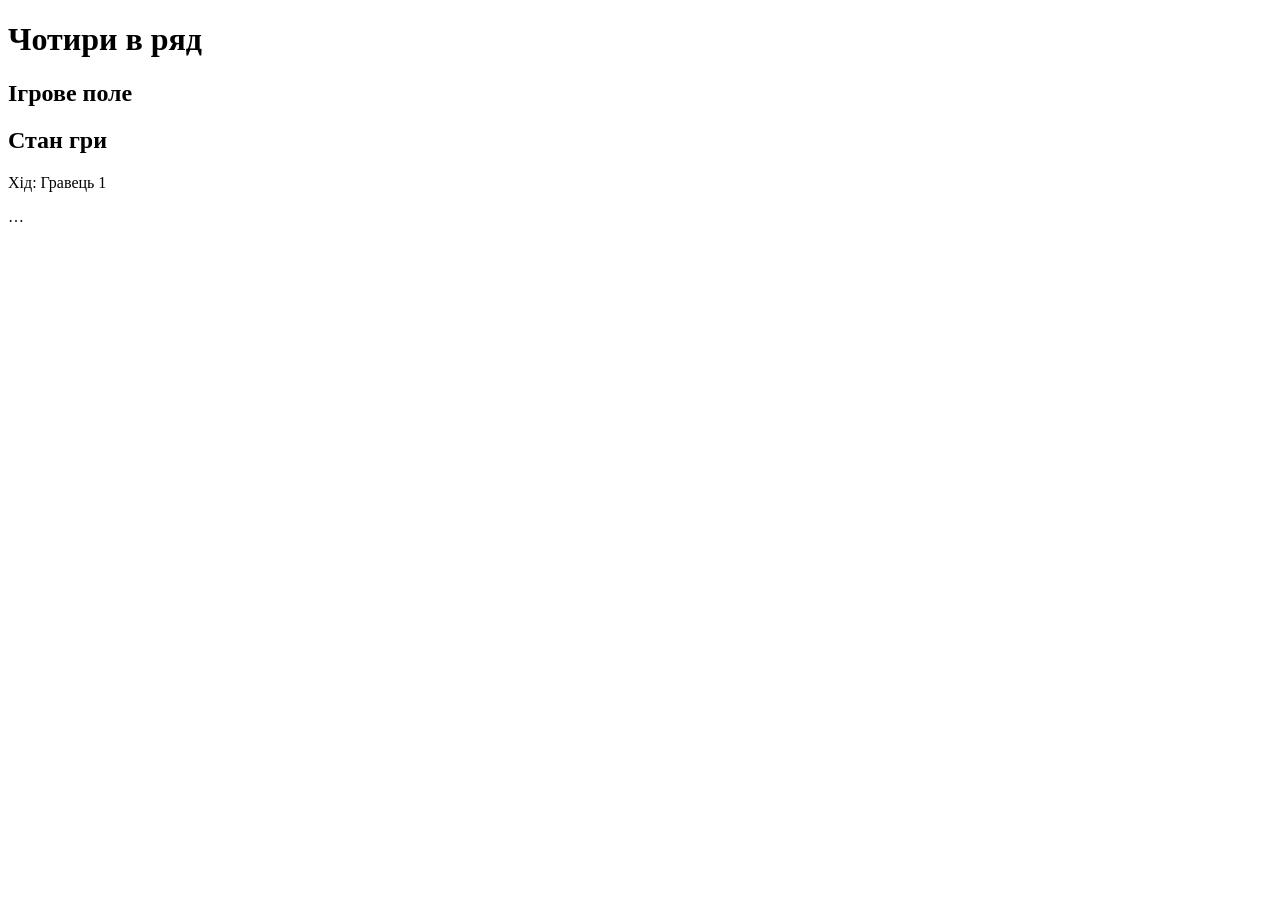
==== index.html @ eb4818cc "Виправила  семантичну структуру" ====
<!doctype html>
<html lang="uk">
    <head>
        <meta charset="utf-8">
        <title>Чотири в ряд</title>
        <meta name="description" content="Гра для двох гравців у браузері">
    </head>
    <body>
        <header>
            <h1>Чотири в ряд</h1>
        </header>
    
        <main>
            <section aria-labelledby="board-title">
                <h2 id="board-title">Ігрове поле</h2>
                <div class="board" id="board"></div>
            </section>
    
            <section aria-labelledby="panel-title">
                <h2 id="panel-title">Стан гри</h2>
                <p id="status">Хід: Гравець 1</p>
            </section>
        </main>
    
        <footer>…</footer>
    </body>
</html>
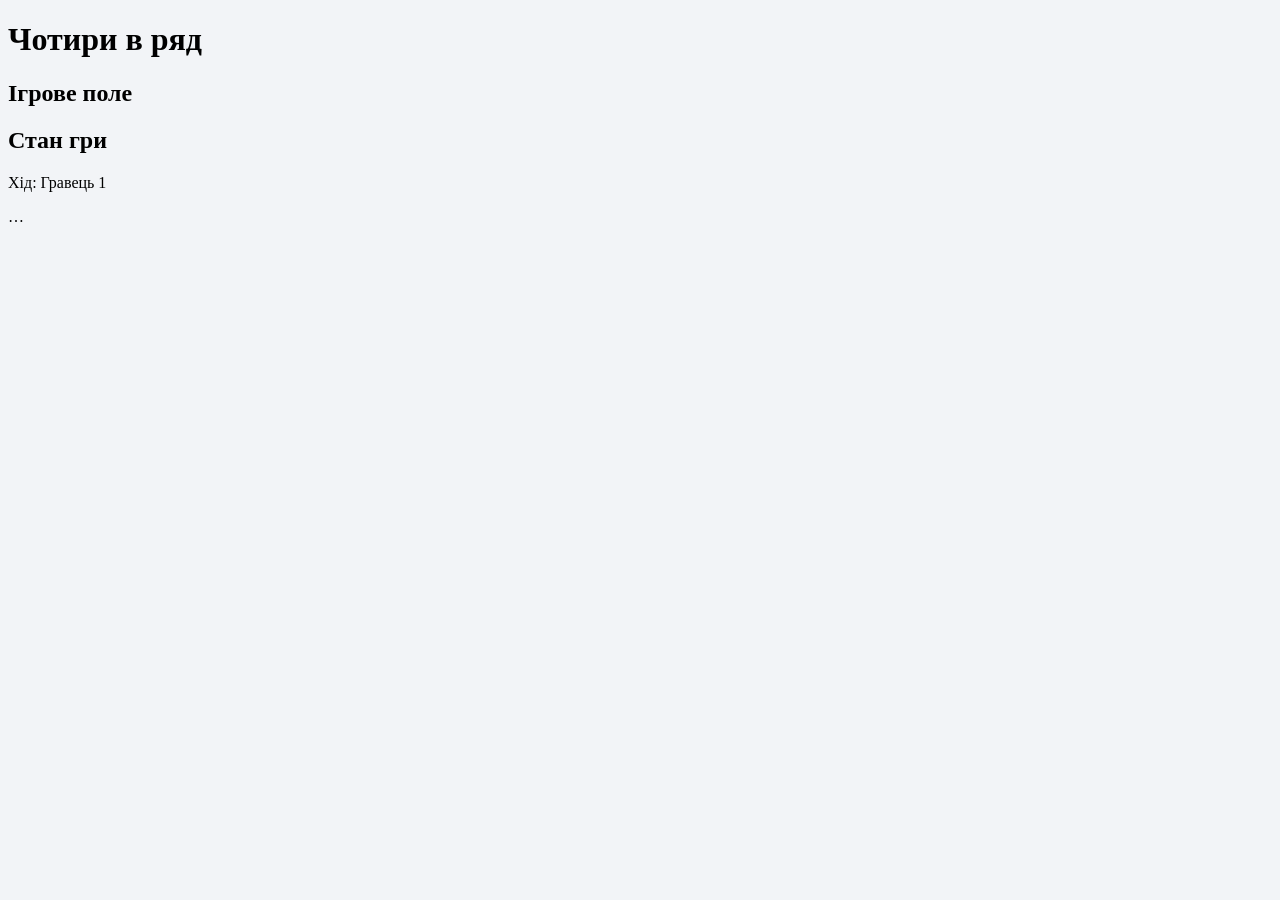
==== commit 186bd14d: "підключила файл стилів" ====
--- a/index.html
+++ b/index.html
@@ -4,6 +4,7 @@
         <meta charset="utf-8">
         <title>Чотири в ряд</title>
         <meta name="description" content="Гра для двох гравців у браузері">
+        <link rel="stylesheet" href="style.css">
     </head>
     <body>
         <header>
--- a/style.css
+++ b/style.css
@@ -0,0 +1,13 @@
+:root {
+    --paper: #f2f4f7;   /* тло сторінки */
+    --board: #33507d;   /* тло дошки */
+    --hole:  #f2f4f7;   /* порожня клітинка */
+    --disc-1: #c8324a;  /* фішка першого гравця */
+    --disc-2: #e0a32e;  /* фішка другого */
+    --gap: 6px;
+}
+ 
+body {
+    background-color: var(--paper);
+}
+
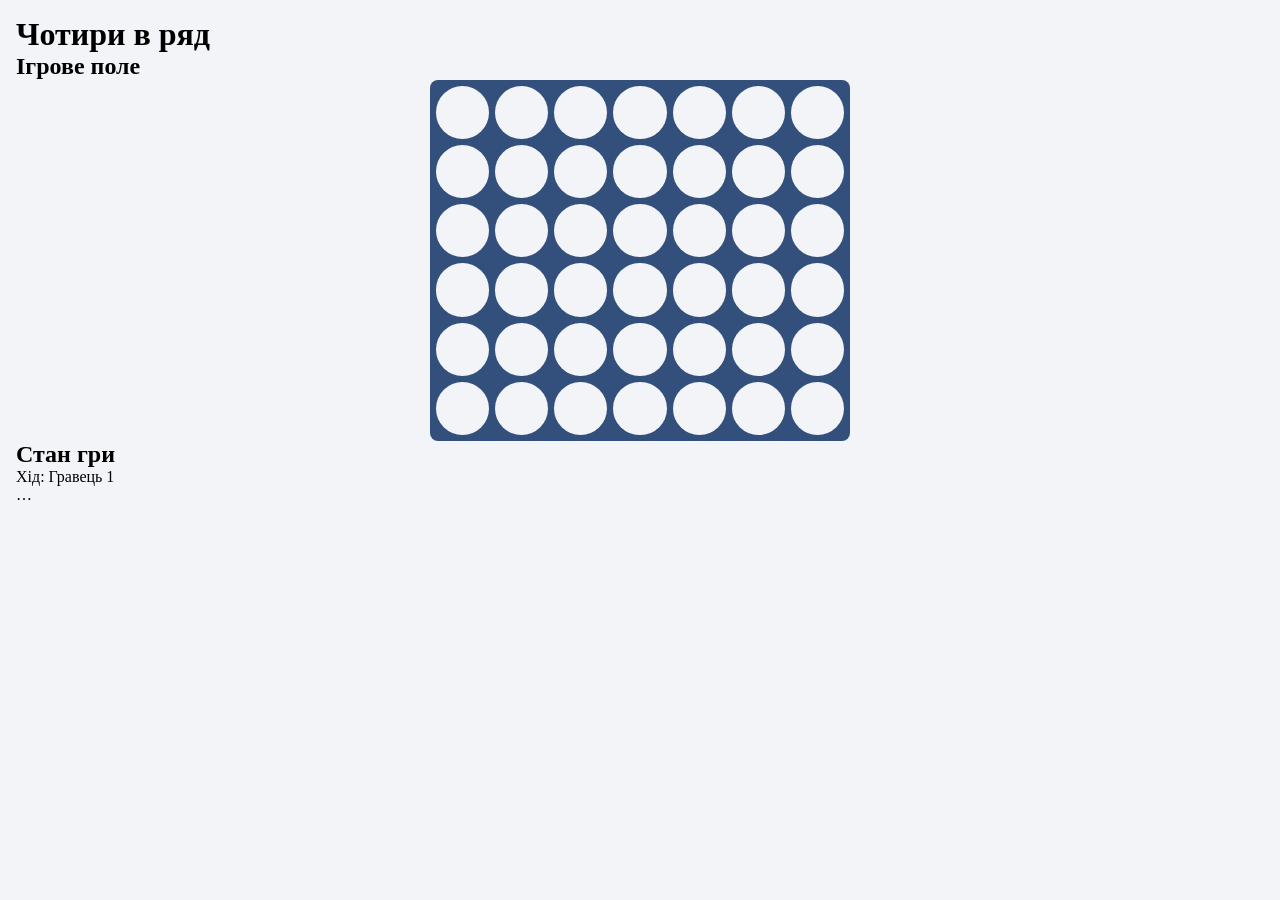
==== commit 3f4f89b4: "Зробила сітку" ====
--- a/index.html
+++ b/index.html
@@ -14,7 +14,50 @@
         <main>
             <section aria-labelledby="board-title">
                 <h2 id="board-title">Ігрове поле</h2>
-                <div class="board" id="board"></div>
+                <div class="board" id="board">
+                    <div class="cell"></div>
+                    <div class="cell"></div>
+                    <div class="cell"></div>
+                    <div class="cell"></div>
+                    <div class="cell"></div>
+                    <div class="cell"></div>
+                    <div class="cell"></div>
+                    <div class="cell"></div>
+                    <div class="cell"></div>
+                    <div class="cell"></div>
+                    <div class="cell"></div>
+                    <div class="cell"></div>
+                    <div class="cell"></div>
+                    <div class="cell"></div>
+                    <div class="cell"></div>
+                    <div class="cell"></div>
+                    <div class="cell"></div>
+                    <div class="cell"></div>
+                    <div class="cell"></div>
+                    <div class="cell"></div>
+                    <div class="cell"></div>
+                    <div class="cell"></div>
+                    <div class="cell"></div>
+                    <div class="cell"></div>
+                    <div class="cell"></div>
+                    <div class="cell"></div>
+                    <div class="cell"></div>
+                    <div class="cell"></div>
+                    <div class="cell"></div>
+                    <div class="cell"></div>
+                    <div class="cell"></div>
+                    <div class="cell"></div>
+                    <div class="cell"></div>
+                    <div class="cell"></div>
+                    <div class="cell"></div>
+                    <div class="cell"></div>
+                    <div class="cell"></div>
+                    <div class="cell"></div>
+                    <div class="cell"></div>
+                    <div class="cell"></div>
+                    <div class="cell"></div>
+                    <div class="cell"></div>
+                </div>
             </section>
     
             <section aria-labelledby="panel-title">
--- a/style.css
+++ b/style.css
@@ -1,4 +1,13 @@
+*,
+*::before,
+*::after {
+    box-sizing: border-box;
+    margin: 0;
+    padding: 0;
+}
+
 :root {
+    --cols: 7;          /* кількість колонок на дошці */
     --paper: #f2f4f7;   /* тло сторінки */
     --board: #33507d;   /* тло дошки */
     --hole:  #f2f4f7;   /* порожня клітинка */
@@ -9,5 +18,24 @@
  
 body {
     background-color: var(--paper);
+    padding: 16px; /* відступи від країв екрана */
 }
 
+.board {
+    display: grid;
+    grid-template-columns: repeat(var(--cols, 7), 1fr);
+    gap: var(--gap);
+    padding: var(--gap);
+    background: var(--board);
+    /* не ширше 420px, але й не ширше 88% екрана */
+    width: min(420px, 88vw);
+    box-sizing: border-box; /* враховуємо паддінги у ширину */
+    border-radius: 8px;
+    margin: 0 auto;
+}
+ 
+.cell {
+    aspect-ratio: 1;
+    border-radius: 50%;
+    background: var(--hole);
+}
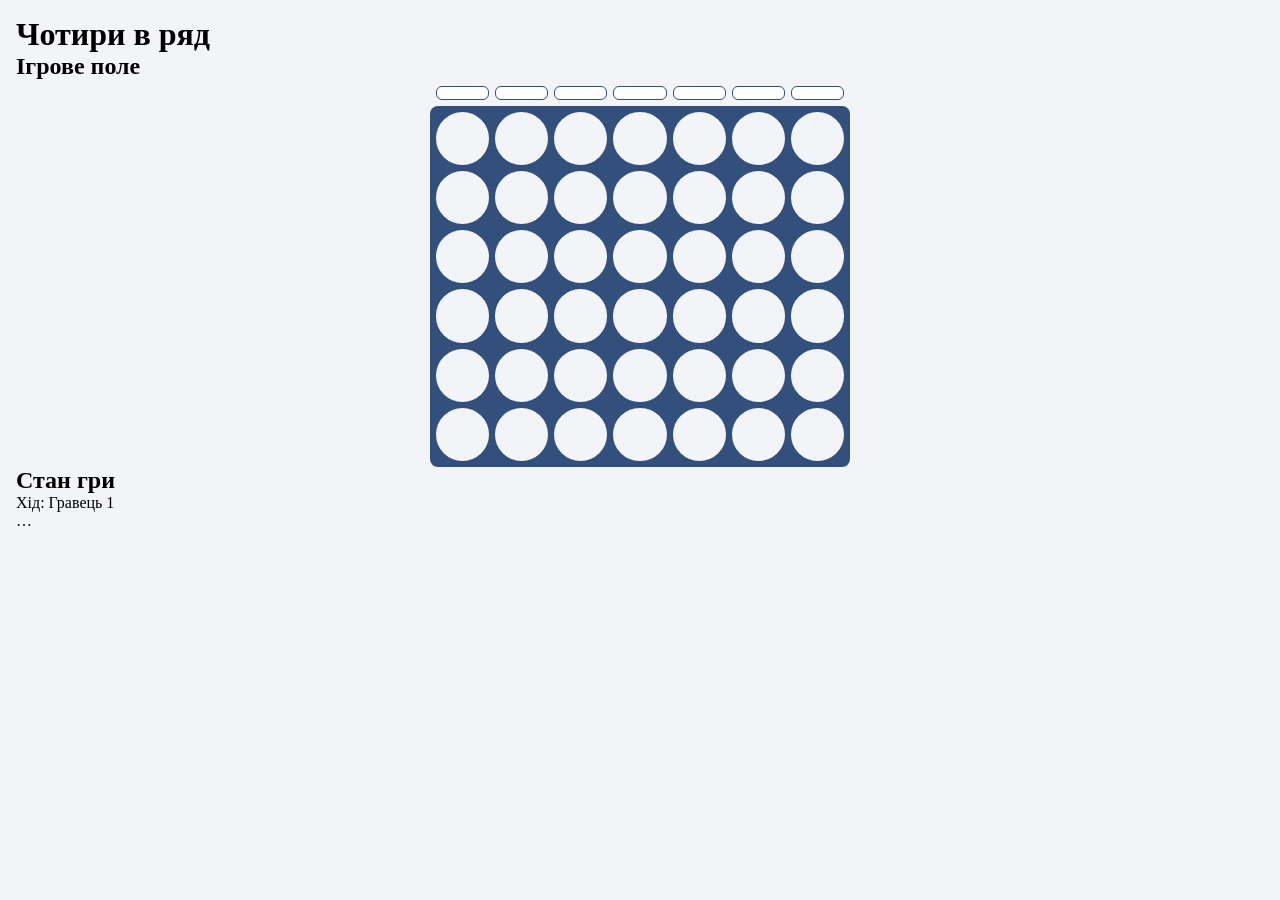
==== commit a2af798c: "Етап 3.1" ====
--- a/index.html
+++ b/index.html
@@ -14,6 +14,15 @@
         <main>
             <section aria-labelledby="board-title">
                 <h2 id="board-title">Ігрове поле</h2>
+                <div class="controls">
+                    <button class="col-btn" type="button" aria-label="Скинути фішку 1"></button>
+                    <button class="col-btn" type="button" aria-label="Скинути фішку 2"></button>
+                    <button class="col-btn" type="button" aria-label="Скинути фішку 3"></button>
+                    <button class="col-btn" type="button" aria-label="Скинути фішку 4"></button>
+                    <button class="col-btn" type="button" aria-label="Скинути фішку 5"></button>
+                    <button class="col-btn" type="button" aria-label="Скинути фішку 6"></button>
+                    <button class="col-btn" type="button" aria-label="Скинути фішку 7"></button>
+                </div>
                 <div class="board" id="board">
                     <div class="cell"></div>
                     <div class="cell"></div>
--- a/style.css
+++ b/style.css
@@ -38,4 +38,30 @@
     aspect-ratio: 1;
     border-radius: 50%;
     background: var(--hole);
+}
+
+.controls {
+    display: grid;
+    grid-template-columns: repeat(var(--cols, 7), 1fr);
+    gap: var(--gap);
+    width: min(420px, 88vw);
+    box-sizing: border-box;
+    padding: var(--gap); /* ТОЧНО ТАКИЙ ЖЕ ПАДДІНГ, ЯК У ДОШКИ! */
+    margin: 0 auto;
+}
+
+.col-btn {
+    padding: 6px 0;
+    background-color: #ffffff;
+    color: var(--board);
+    border: 1.5px solid var(--board);
+    border-radius: 6px;
+    font-size: 14px;
+    font-weight: bold;
+    cursor: pointer;
+    transition: background-color 0.2s ease;
+}
+
+.col-btn:hover {
+  background-color: #76c1ff;
 }
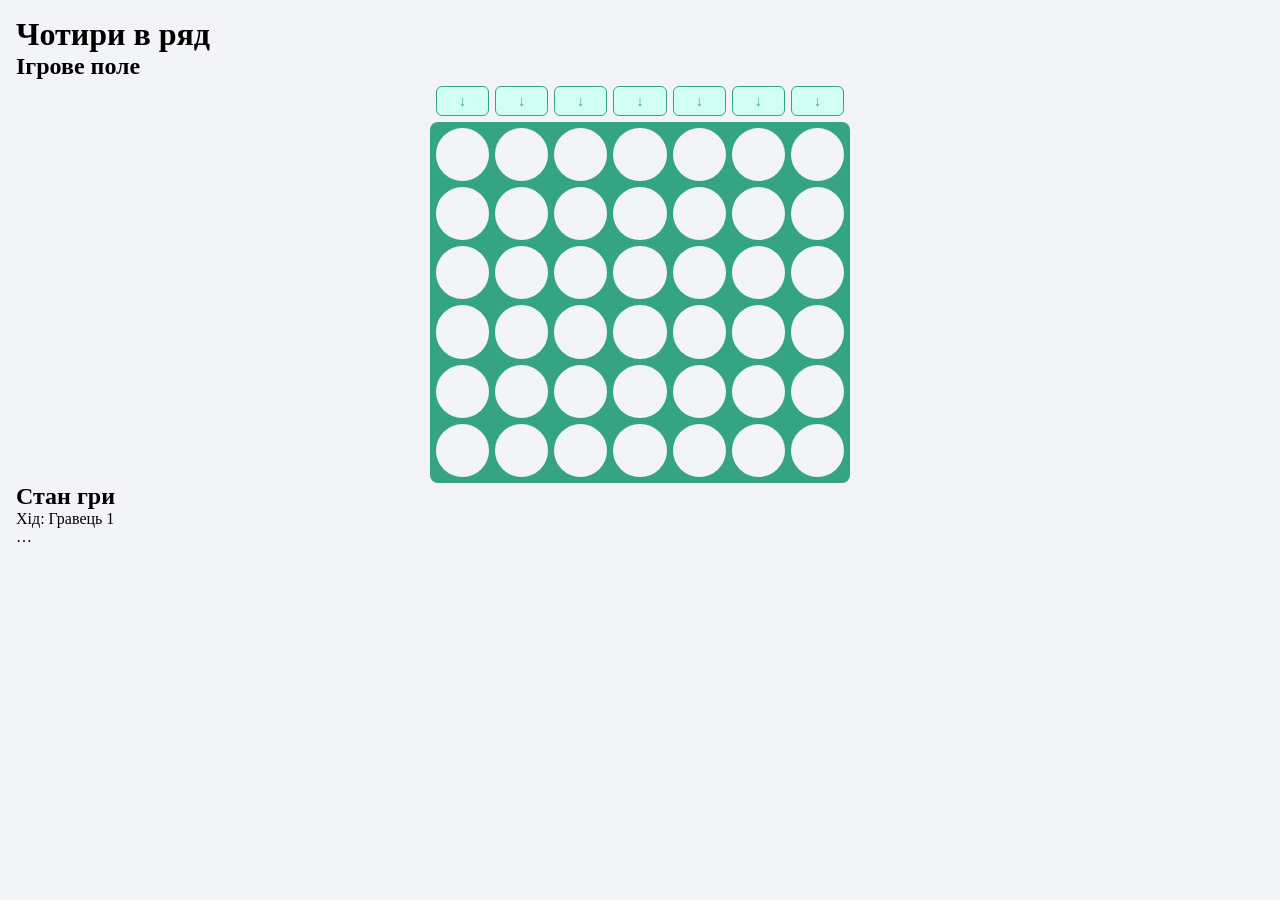
==== commit f96386f9: "Етап 3 повний" ====
--- a/index.html
+++ b/index.html
@@ -15,13 +15,13 @@
             <section aria-labelledby="board-title">
                 <h2 id="board-title">Ігрове поле</h2>
                 <div class="controls">
-                    <button class="col-btn" type="button" aria-label="Скинути фішку 1"></button>
-                    <button class="col-btn" type="button" aria-label="Скинути фішку 2"></button>
-                    <button class="col-btn" type="button" aria-label="Скинути фішку 3"></button>
-                    <button class="col-btn" type="button" aria-label="Скинути фішку 4"></button>
-                    <button class="col-btn" type="button" aria-label="Скинути фішку 5"></button>
-                    <button class="col-btn" type="button" aria-label="Скинути фішку 6"></button>
-                    <button class="col-btn" type="button" aria-label="Скинути фішку 7"></button>
+                    <button class="col-btn" type="button" aria-label="Скинути фішку 1">↓</button>
+                    <button class="col-btn" type="button" aria-label="Скинути фішку 2">↓</button>
+                    <button class="col-btn" type="button" aria-label="Скинути фішку 3">↓</button>
+                    <button class="col-btn" type="button" aria-label="Скинути фішку 4">↓</button>
+                    <button class="col-btn" type="button" aria-label="Скинути фішку 5">↓</button>
+                    <button class="col-btn" type="button" aria-label="Скинути фішку 6">↓</button>
+                    <button class="col-btn" type="button" aria-label="Скинути фішку 7">↓</button>
                 </div>
                 <div class="board" id="board">
                     <div class="cell"></div>
--- a/style.css
+++ b/style.css
@@ -2,14 +2,14 @@
 *::before,
 *::after {
     box-sizing: border-box;
-    margin: 0;
+    margin: 0; /*прибирає зовнішні відступи за замовчуванням, які браузери автоматично додають до багатьох тегів*/
     padding: 0;
 }
 
 :root {
-    --cols: 7;          /* кількість колонок на дошці */
-    --paper: #f2f4f7;   /* тло сторінки */
-    --board: #33507d;   /* тло дошки */
+    --cols: 7;          
+    --paper: #f2f4f7;
+    --board: #34a484;
     --hole:  #f2f4f7;   /* порожня клітинка */
     --disc-1: #c8324a;  /* фішка першого гравця */
     --disc-2: #e0a32e;  /* фішка другого */
@@ -29,7 +29,6 @@
     background: var(--board);
     /* не ширше 420px, але й не ширше 88% екрана */
     width: min(420px, 88vw);
-    box-sizing: border-box; /* враховуємо паддінги у ширину */
     border-radius: 8px;
     margin: 0 auto;
 }
@@ -45,14 +44,14 @@
     grid-template-columns: repeat(var(--cols, 7), 1fr);
     gap: var(--gap);
     width: min(420px, 88vw);
-    box-sizing: border-box;
-    padding: var(--gap); /* ТОЧНО ТАКИЙ ЖЕ ПАДДІНГ, ЯК У ДОШКИ! */
+    padding: var(--gap);
     margin: 0 auto;
+    border-radius: 8px;
 }
 
 .col-btn {
     padding: 6px 0;
-    background-color: #ffffff;
+    background-color: #d1fff4;
     color: var(--board);
     border: 1.5px solid var(--board);
     border-radius: 6px;
@@ -63,5 +62,5 @@
 }
 
 .col-btn:hover {
-  background-color: #76c1ff;
+  background-color: #5adbb0;
 }
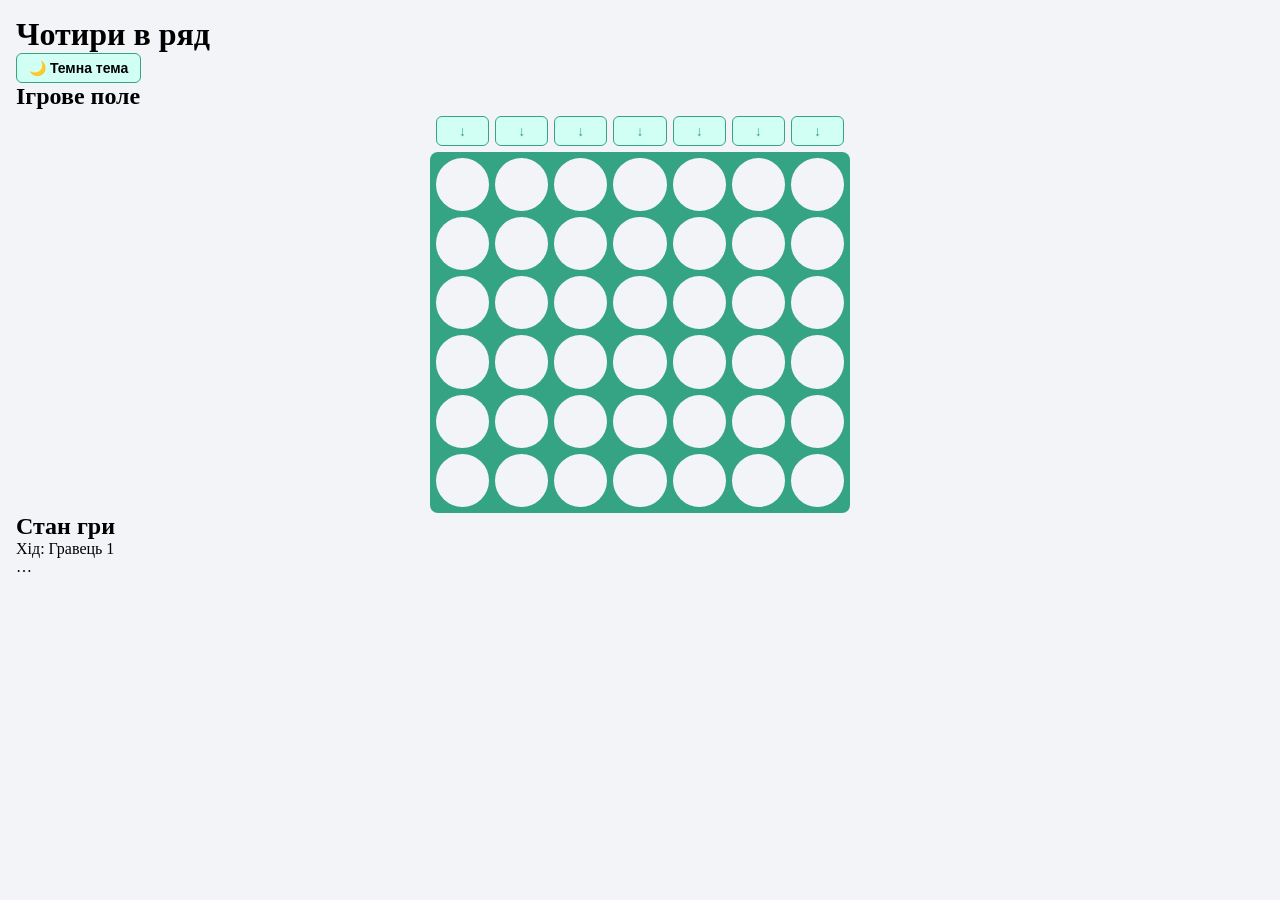
==== commit a8298bc7: "Етап 4" ====
--- a/index.html
+++ b/index.html
@@ -5,12 +5,13 @@
         <title>Чотири в ряд</title>
         <meta name="description" content="Гра для двох гравців у браузері">
         <link rel="stylesheet" href="style.css">
+        <script src="script.js" defer></script>
     </head>
     <body>
         <header>
             <h1>Чотири в ряд</h1>
+            <button type="button" id="theme-toggle" class="theme-toggle-btn">🌙 Темна тема</button>
         </header>
-    
         <main>
             <section aria-labelledby="board-title">
                 <h2 id="board-title">Ігрове поле</h2>
--- a/style.css
+++ b/style.css
@@ -10,14 +10,18 @@
     --cols: 7;          
     --paper: #f2f4f7;
     --board: #34a484;
-    --hole:  #f2f4f7;   /* порожня клітинка */
-    --disc-1: #c8324a;  /* фішка першого гравця */
-    --disc-2: #e0a32e;  /* фішка другого */
+    --hole:  #f2f4f7;   
+    --disc-1: #c8324a;  
+    --disc-2: #e0a32e;  
     --gap: 6px;
+    --btn-bg: #d1fff4;
+    --text-color: black;
+    --btn-hover: #5af8c8;
 }
  
 body {
     background-color: var(--paper);
+    color: var(--text-color);
     padding: 16px; /* відступи від країв екрана */
 }
 
@@ -51,7 +55,7 @@
 
 .col-btn {
     padding: 6px 0;
-    background-color: #d1fff4;
+    background-color: var(--btn-bg);
     color: var(--board);
     border: 1.5px solid var(--board);
     border-radius: 6px;
@@ -62,5 +66,32 @@
 }
 
 .col-btn:hover {
-  background-color: #5adbb0;
+  background-color: var(--btn-hover);
+}
+
+/* темна тема */
+body[data-theme="dark"] {
+    --paper: #131a24;
+    --board: #1247a1;
+    --hole:  #131a24;   
+    --disc-1: #d80024;  
+    --disc-2: #d6ff40;
+    --btn-bg: #1f365d;
+    --text-color: white;
+    --btn-hover: #5497f5;
+}
+.theme-toggle-btn {
+    padding: 6px 12px;
+    background-color: var(--btn-bg);
+    color: var(--text-color);
+    border: 1.5px solid var(--board);
+    border-radius: 6px;
+    font-size: 14px;
+    font-weight: bold;
+    cursor: pointer;
+    transition: background-color 0.2s ease;
+}
+
+.theme-toggle-btn:hover {
+    background-color: var(--btn-hover);
 }
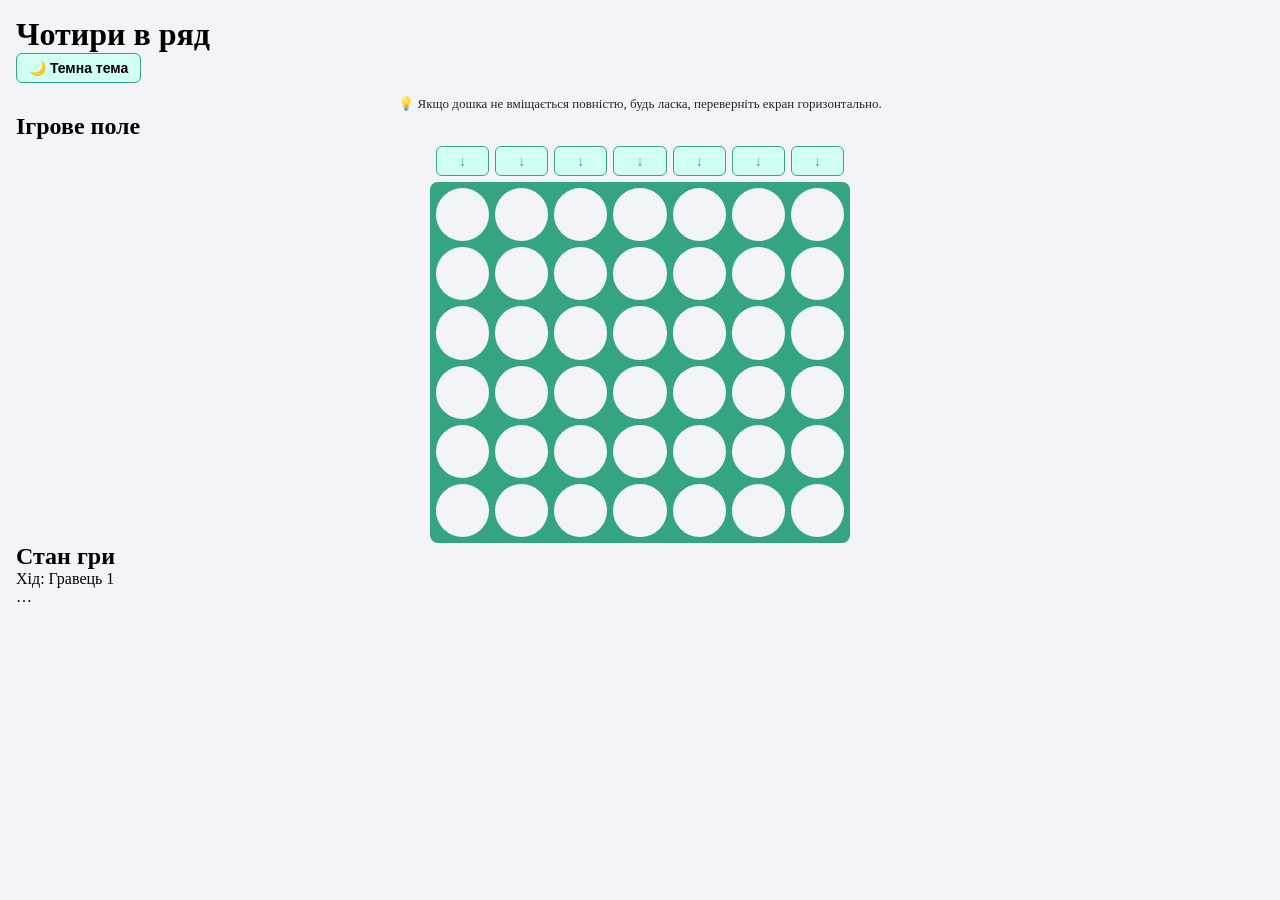
==== commit 128ae9cb: "етап 5" ====
--- a/index.html
+++ b/index.html
@@ -11,6 +11,7 @@
         <header>
             <h1>Чотири в ряд</h1>
             <button type="button" id="theme-toggle" class="theme-toggle-btn">🌙 Темна тема</button>
+            <p class="rotate-hint">💡 Якщо дошка не вміщається повністю, будь ласка, переверніть екран горизонтально.</p>
         </header>
         <main>
             <section aria-labelledby="board-title">
--- a/style.css
+++ b/style.css
@@ -76,7 +76,7 @@
     --hole:  #131a24;   
     --disc-1: #d80024;  
     --disc-2: #d6ff40;
-    --btn-bg: #1f365d;
+    --btn-bg: #6d92d2;
     --text-color: white;
     --btn-hover: #5497f5;
 }
@@ -94,4 +94,14 @@
 
 .theme-toggle-btn:hover {
     background-color: var(--btn-hover);
-}+}
+
+.rotate-hint {
+    margin-top: 12px;
+    font-size: 13px;
+    color: var(--text-color);
+    opacity: 0.85;
+    text-align: center;
+    line-height: 1.4;
+}
+
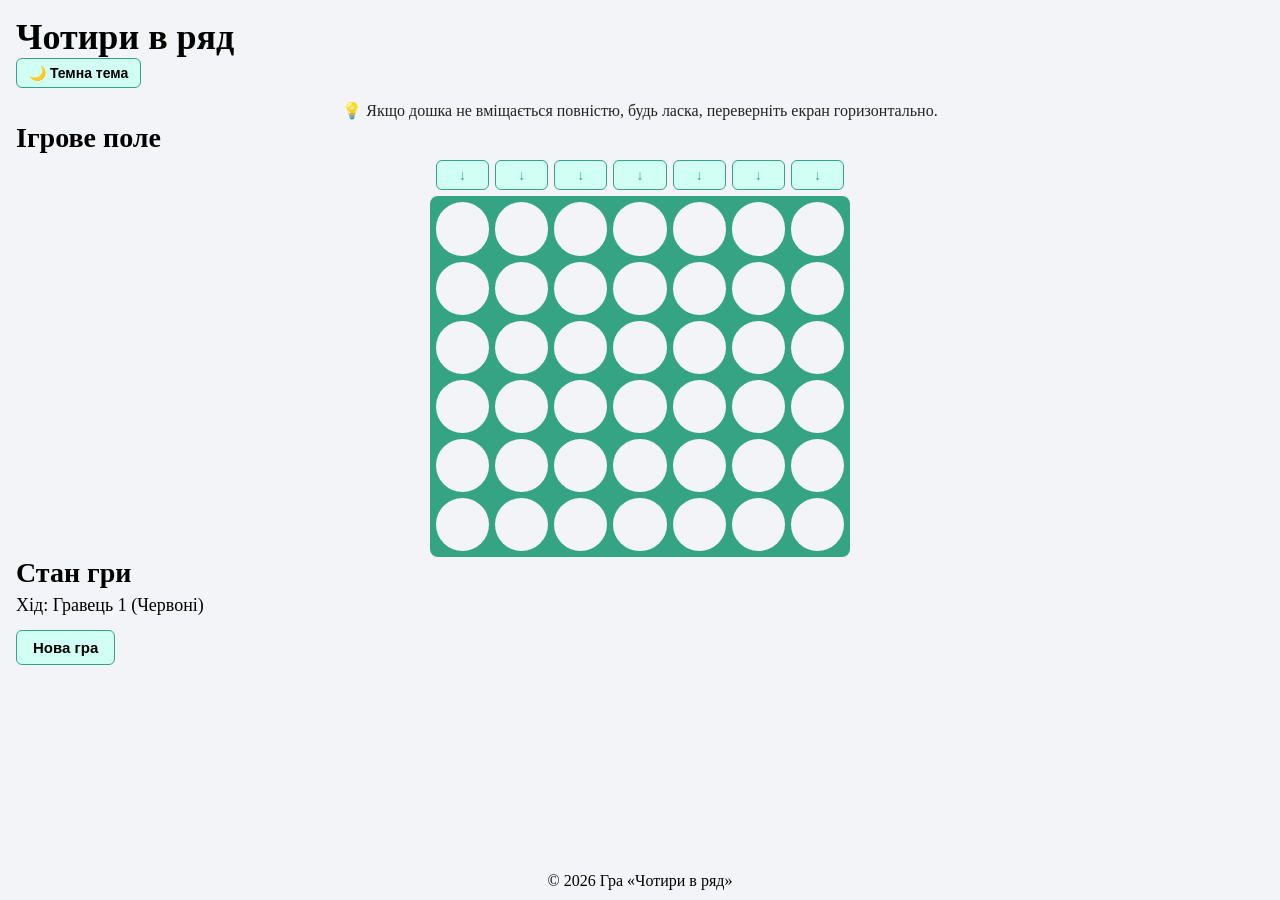
==== commit 505c316b: "ЛР3 етап 4" ====
--- a/index.html
+++ b/index.html
@@ -74,10 +74,13 @@
             <section aria-labelledby="panel-title">
                 <h2 id="panel-title">Стан гри</h2>
                 <p id="status">Хід: Гравець 1</p>
+                <button class="theme-toggle-btn" type="button" id="reset">Нова гра</button>
             </section>
         </main>
     
-        <footer>…</footer>
+        <footer>
+            <p>© 2026 Гра «Чотири в ряд»</p>
+        </footer>
     </body>
 </html>
 
--- a/style.css
+++ b/style.css
@@ -98,10 +98,51 @@
 
 .rotate-hint {
     margin-top: 12px;
-    font-size: 13px;
+    font-size: 16px;
     color: var(--text-color);
     opacity: 0.85;
     text-align: center;
     line-height: 1.4;
 }
 
+.cell.player-1 {
+    background-color: var(--disc-1);
+}
+
+.cell.player-2 {
+    background-color: var(--disc-2);
+}
+
+#status {
+    font-size: 18px;
+    font-weight: 500;
+    margin: 6px 0;
+}
+
+#reset {
+    margin-top: 8px;
+    padding: 8px 16px;
+    font-size: 15px;
+}
+
+footer {
+    position: fixed;
+    bottom: 0;
+    left: 0;
+    width: 100%;
+    background-color: var(--paper);
+    text-align: center;
+    padding: 10px 0;
+}
+
+h1 {
+    font-size: 36px;
+}
+
+h2 {
+    font-size: 28px;
+}
+
+p {
+    font-size: 16px;
+}
